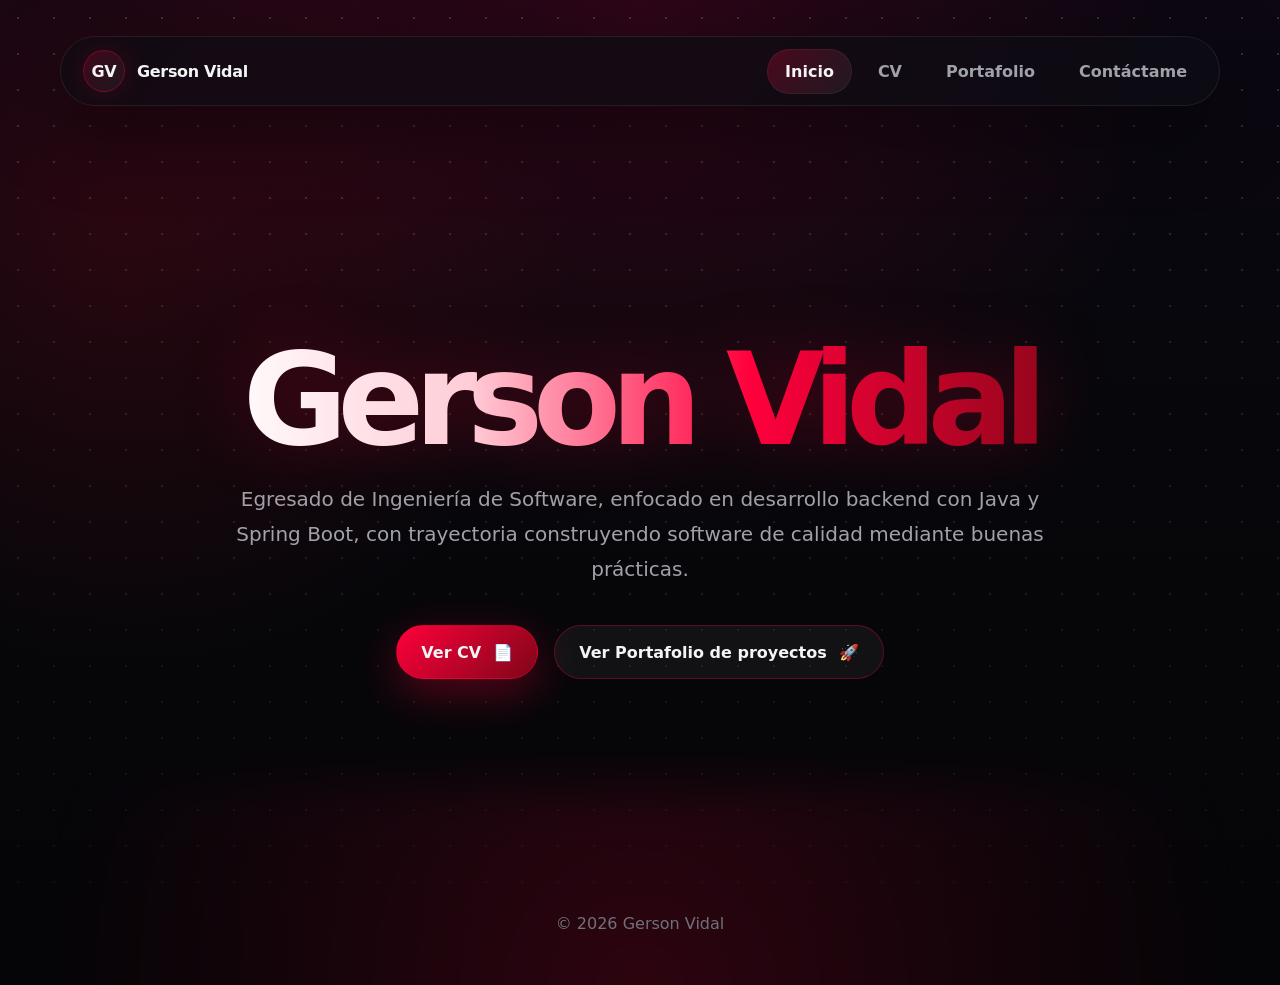
==== index.html @ f71b9a63 "fix incorrect email image link direction" ====
<!doctype html>
<html lang="es">
  <head>
    <meta charset="UTF-8" />
    <meta name="viewport" content="width=device-width, initial-scale=1.0" />
    <title>Gerson Vidal | Backend Portfolio</title>
    <link rel="stylesheet" href="./assets/styles.css" />
  </head>
  <body>
    <header class="site-header page-shell">
      <nav class="navbar" aria-label="Navegación principal">
        <a class="brand" href="./">
          <span class="brand-mark">GV</span>
          <span>Gerson Vidal</span>
        </a>
        <button
          class="menu-button"
          type="button"
          data-menu-button
          aria-expanded="false"
        >
          ☰ Menú
        </button>
        <div class="nav-links" data-nav>
          <a class="nav-link is-active" href="./">Inicio</a>
          <a class="nav-link" href="./cv/">CV</a>
          <a class="nav-link" href="./portfolio/">Portafolio</a>
          <button
            type="button"
            class="nav-link open-contact-modal"
            aria-haspopup="dialog"
            aria-controls="contact-modal"
          >
            Contáctame
          </button>
        </div>
      </nav>
    </header>

    <main class="page-shell">
      <section class="hero">
        <div class="hero-content" data-reveal>
          <h1 class="gradient-title">Gerson Vidal</h1>
          <p class="hero-description">
            Egresado de Ingeniería de Software, enfocado en desarrollo backend
            con Java y Spring Boot, con trayectoria construyendo software de
            calidad mediante buenas prácticas.
          </p>
          <div class="hero-actions">
            <a class="button primary" href="./cv/"
              >Ver CV <span aria-hidden="true">📄</span></a
            >
            <a class="button" href="./portfolio/"
              >Ver Portafolio de proyectos <span aria-hidden="true">🚀</span></a
            >
          </div>
        </div>
      </section>
    </main>

    <footer class="footer page-shell">
      <span>© <span data-year></span> Gerson Vidal</span>
    </footer>

    <dialog
      class="contact-modal"
      id="contact-modal"
      aria-labelledby="contact-modal-title"
      aria-describedby="contact-modal-description"
    >
      <div class="contact-modal-content">
        <h2 class="contact-modal-title" id="contact-modal-title">Contáctame</h2>

        <p class="contact-modal-description" id="contact-modal-description">
          Agradezco mucho tu interés. Puedes copiar mi correo electrónico y
          enviarme un mensaje. Responderé a la brevedad posible.
        </p>

        <div class="contact-modal-email">
          <img src="assets/email.png" alt="Correo electrónico de contacto" />
        </div>

        <p
          class="contact-modal-success"
          id="contact-copy-message"
          role="status"
          aria-live="polite"
        >
          ✓ ¡Correo copiado!
        </p>

        <div class="contact-modal-actions">
          <button type="button" class="button" id="close-contact-modal">
            Regresar
          </button>

          <button type="button" class="button primary" id="copy-contact-email">
            Copiar correo
          </button>
        </div>
      </div>
    </dialog>

    <script src="assets/app.js"></script>
  </body>
</html>
---- assets/styles.css ----
:root {
  --bg: #07070b;
  --bg-soft: #0d0d14;
  --surface: rgba(18, 18, 26, 0.78);
  --surface-strong: rgba(25, 25, 36, 0.92);
  --border: rgba(255, 255, 255, 0.08);
  --border-red: rgba(255, 0, 60, 0.32);
  --text: #f4f4f5;
  --muted: #a1a1aa;
  --muted-2: #71717a;
  --red: #ff003c;
  --red-soft: #ef233c;
  --red-dark: #7f0617;
  --red-glow: rgba(255, 0, 60, 0.32);
  --shadow: 0 24px 80px rgba(0, 0, 0, 0.45);
  --radius-xl: 34px;
  --radius-lg: 24px;
  --radius-md: 16px;
  --max-width: 1160px;
  font-family: Inter, ui-sans-serif, system-ui, -apple-system, BlinkMacSystemFont, "Segoe UI", sans-serif;
}

* {
  box-sizing: border-box;
}

html {
  scroll-behavior: smooth;
}

body {
  min-height: 100vh;
  margin: 0;
  color: var(--text);
  background:
    radial-gradient(circle at 50% 0%, rgba(255, 0, 60, 0.14), transparent 34rem),
    radial-gradient(circle at 10% 22%, rgba(127, 6, 23, 0.28), transparent 28rem),
    linear-gradient(180deg, #0c0712 0%, var(--bg) 42%, #050507 100%);
  overflow-x: hidden;
}

body::before {
  content: "";
  position: fixed;
  inset: 0;
  z-index: -2;
  background-image: radial-gradient(rgba(255,255,255,0.18) 1px, transparent 1px);
  background-size: 36px 36px;
  mask-image: linear-gradient(to bottom, rgba(0,0,0,0.9), rgba(0,0,0,0.22));
}

body::after {
  content: "";
  position: fixed;
  inset: auto -20% -32% -20%;
  height: 45vh;
  z-index: -1;
  background: radial-gradient(circle, rgba(255,0,60,0.16), transparent 65%);
  filter: blur(24px);
}

a {
  color: inherit;
  text-decoration: none;
}

p {
  color: var(--muted);
  line-height: 1.75;
}

img {
  max-width: 100%;
  display: block;
}

.page-shell {
  width: min(var(--max-width), calc(100% - 32px));
  margin: 0 auto;
}

.site-header {
  position: sticky;
  top: 18px;
  z-index: 10;
  padding: 18px 0 0;
}

.navbar {
  display: flex;
  align-items: center;
  justify-content: space-between;
  gap: 20px;
  min-height: 70px;
  padding: 10px 14px 10px 22px;
  border: 1px solid var(--border);
  border-radius: 999px;
  background: rgba(13, 13, 20, 0.72);
  backdrop-filter: blur(18px);
  box-shadow: var(--shadow);
}

.brand {
  display: inline-flex;
  align-items: center;
  gap: 12px;
  font-weight: 800;
  letter-spacing: -0.02em;
}

.brand-mark {
  display: grid;
  place-items: center;
  width: 42px;
  height: 42px;
  border-radius: 999px;
  color: var(--text);
  background: linear-gradient(135deg, rgba(255,0,60,0.2), rgba(255,255,255,0.05));
  border: 1px solid var(--border-red);
  box-shadow: 0 0 32px rgba(255,0,60,0.16);
}

.nav-links {
  display: flex;
  align-items: center;
  gap: 8px;
}

.nav-link {
  padding: 13px 18px;
  border-radius: 999px;
  color: var(--muted);
  font-weight: 700;
  transition: 180ms ease;
}

.nav-link:hover,
.nav-link.is-active {
  color: var(--text);
  background: rgba(255, 255, 255, 0.06);
  box-shadow: inset 0 0 0 1px rgba(255,255,255,0.05);
}

.nav-link.is-active {
  background: linear-gradient(135deg, rgba(255,0,60,0.24), rgba(255,255,255,0.06));
}

.menu-button {
  display: none;
  border: 0;
  border-radius: 999px;
  padding: 12px 16px;
  color: var(--text);
  background: rgba(255,255,255,0.06);
  cursor: pointer;
}

.hero {
  display: grid;
  place-items: center;
  min-height: calc(100vh - 112px);
  padding: 84px 0 58px;
  text-align: center;
}

.hero-content {
  max-width: 920px;
}

.eyebrow {
  display: inline-flex;
  align-items: center;
  gap: 10px;
  padding: 10px 15px;
  border: 1px solid var(--border-red);
  border-radius: 999px;
  color: #ffd7df;
  background: rgba(255,0,60,0.08);
  font-size: 0.92rem;
  font-weight: 750;
}

.gradient-title {
  margin: 28px 0 22px;
  font-size: clamp(3.4rem, 10vw, 8.6rem);
  line-height: 0.95;
  letter-spacing: -0.08em;
  background: linear-gradient(90deg, #ffffff 0%, #ffccd7 30%, #ff003c 63%, #8f061a 100%);
  -webkit-background-clip: text;
  -webkit-text-fill-color: transparent;
  filter: drop-shadow(0 0 34px rgba(255, 0, 60, 0.24));
}

.hero-description {
  max-width: 850px;
  margin: 0 auto;
  font-size: clamp(1rem, 2vw, 1.25rem);
}

.hero-actions {
  display: flex;
  justify-content: center;
  gap: 16px;
  flex-wrap: wrap;
  margin-top: 38px;
}

.button {
  display: inline-flex;
  align-items: center;
  justify-content: center;
  gap: 12px;
  min-height: 54px;
  padding: 0 24px;
  border-radius: 999px;
  border: 1px solid var(--border-red);
  font: inherit;
  font-weight: 800;
  color: var(--text);
  background: rgba(255,255,255,0.05);
  transition: transform 180ms ease, box-shadow 180ms ease, background 180ms ease;
}

button.button {
  cursor: pointer;
}

.button.primary {
  background: linear-gradient(135deg, var(--red), var(--red-dark));
  box-shadow: 0 14px 44px var(--red-glow);
}

.button:hover {
  transform: translateY(-3px);
  box-shadow: 0 18px 48px rgba(255,0,60,0.24);
}

.section {
  padding: 76px 0;
}

.section-title-row {
  display: flex;
  align-items: end;
  justify-content: space-between;
  gap: 24px;
  margin-bottom: 30px;
}

.section-kicker {
  color: var(--red-soft);
  font-family: "Courier New", monospace;
  font-weight: 800;
  letter-spacing: 0.18em;
  text-transform: uppercase;
}

.section-title {
  margin: 8px 0 0;
  font-size: clamp(2.2rem, 5vw, 4.4rem);
  line-height: 1;
  letter-spacing: -0.06em;
}

.portfolio-hint {
  margin: 12px 0 0;
  color: var(--muted);
}

.cv-card {
  display: grid;
  grid-template-columns: 1.5fr 0.9fr;
  gap: 28px;
  padding: clamp(22px, 4vw, 42px);
  border: 1px solid var(--border);
  border-radius: var(--radius-xl);
  background: linear-gradient(135deg, rgba(18,18,26,0.9), rgba(10,10,14,0.8));
  box-shadow: var(--shadow);
  overflow: hidden;
  position: relative;
}

.cv-card::before,
.project-card::before {
  content: "";
  position: absolute;
  inset: 0;
  pointer-events: none;
  background: linear-gradient(120deg, rgba(255,0,60,0.18), transparent 28%, transparent 70%, rgba(255,255,255,0.04));
  opacity: 0.55;
}

.cv-main,
.cv-sidebar,
.project-card > * {
  position: relative;
}

.cv-header {
  display: grid;
  grid-template-columns: 140px 1fr;
  gap: 22px;
  align-items: center;
  margin-bottom: 34px;
}

.profile-photo {
  width: 140px;
  height: 140px;
  border-radius: 999px;
  object-fit: cover;
  border: 2px solid var(--red);
  box-shadow: 0 0 48px rgba(255,0,60,0.32);
}

.cv-name {
  margin: 0;
  font-size: clamp(2rem, 4vw, 3.7rem);
  line-height: 0.95;
  letter-spacing: -0.06em;
}

.cv-role {
  margin: 10px 0 0;
  color: var(--muted);
  font-weight: 700;
}

.contact-grid {
  display: grid;
  grid-template-columns: repeat(2, minmax(0, 1fr));
  gap: 10px;
  margin-top: 18px;
}

.contact-item,
.skill-chip,
.repo-chip {
  display: inline-flex;
  align-items: center;
  gap: 8px;
  min-width: 0;
  padding: 9px 12px;
  border: 1px solid var(--border);
  border-radius: 999px;
  background: rgba(255,255,255,0.04);
  color: var(--muted);
  font-size: 0.9rem;
  font-weight: 700;
}

.contact-item span {
  overflow: hidden;
  text-overflow: ellipsis;
  white-space: nowrap;
}

.cv-section {
  margin-top: 30px;
}

.cv-section h2,
.sidebar-panel h2 {
  display: flex;
  align-items: center;
  gap: 12px;
  margin: 0 0 16px;
  font-size: 1rem;
  letter-spacing: 0.16em;
  text-transform: uppercase;
}

.cv-section h2::before,
.sidebar-panel h2::before {
  content: "";
  width: 9px;
  height: 24px;
  border-radius: 999px;
  background: linear-gradient(180deg, var(--red), var(--red-dark));
  box-shadow: 0 0 22px var(--red-glow);
}

.timeline-item {
  padding: 20px 0 24px;
  border-bottom: 1px solid var(--border);
}

.timeline-item:last-child {
  border-bottom: 0;
}

.item-meta {
  display: flex;
  justify-content: space-between;
  gap: 16px;
  margin-bottom: 8px;
  color: var(--red-soft);
  font-family: "Courier New", monospace;
  font-size: 0.85rem;
  font-weight: 800;
}

.item-title {
  margin: 0;
  font-size: 1.22rem;
}

.item-subtitle {
  margin: 5px 0 10px;
  color: var(--muted);
  font-weight: 700;
}

.bullet-list {
  margin: 12px 0 0;
  padding-left: 20px;
  color: var(--muted);
}

.bullet-list li {
  margin: 8px 0;
  line-height: 1.6;
}

.cv-sidebar {
  display: flex;
  flex-direction: column;
  gap: 18px;
}

.sidebar-panel {
  padding: 22px;
  border: 1px solid var(--border);
  border-radius: var(--radius-lg);
  background: rgba(255,255,255,0.035);
}

.skills-wrap {
  display: flex;
  flex-wrap: wrap;
  gap: 9px;
}

.skills-group + .skills-group {
  margin-top: 20px;
}

.skills-group-title {
  margin: 0 0 10px;
  font-weight: 700;
}

.skill-chip {
  border-color: rgba(255,0,60,0.22);
}

.language-row,
.education-row {
  display: flex;
  justify-content: space-between;
  gap: 14px;
  padding: 12px 0;
  border-bottom: 1px solid var(--border);
  color: var(--muted);
}

.language-row:last-child,
.education-row:last-child {
  border-bottom: 0;
}

.language-row strong,
.education-row strong {
  color: var(--text);
}

.project-grid {
  display: grid;
  grid-template-columns: repeat(2, minmax(0, 1fr));
  gap: 34px;
}

.project-card {
  position: relative;
  min-height: 520px;
  padding: 30px;
  border-radius: var(--radius-xl);
  border: 1px solid var(--border);
  background: var(--surface);
  overflow: hidden;
  box-shadow: var(--shadow);
  cursor: pointer;
  transition: transform 220ms ease, border-color 220ms ease, box-shadow 220ms ease;
}

.project-card:hover {
  transform: translateY(-8px);
  border-color: var(--border-red);
  box-shadow: 0 28px 90px rgba(255,0,60,0.16);
}

.project-topline {
  display: flex;
  justify-content: space-between;
  gap: 14px;
  color: var(--muted);
  font-family: "Courier New", monospace;
  letter-spacing: 0.16em;
  text-transform: uppercase;
  font-weight: 800;
  font-size: 0.88rem;
}

.project-title {
  margin: 18px 0 12px;
  font-size: clamp(2rem, 4vw, 3.3rem);
  line-height: 0.95;
  letter-spacing: -0.06em;
}

.project-visual {
  position: relative;
  display: grid;
  place-items: center;
  width: 100%;
  height: auto;
  min-height: 0;
  padding: 0;
  aspect-ratio: 2.19 / 1;
  margin: 28px 0 20px;
  border-radius: 28px;
  background:
    radial-gradient(circle at 70% 22%, rgba(255,255,255,0.28), transparent 18%),
    linear-gradient(135deg, var(--visual-a), var(--visual-b));
  overflow: hidden;
  box-shadow: inset 0 0 0 1px rgba(255,255,255,0.12);
}

.project-image {
  display: block;
  width: 100%;
  height: 100%;
  object-fit: fill;
  object-position: center;
  border-radius: inherit;
}

.visual-icon {
  font-size: 6rem;
  filter: drop-shadow(0 12px 26px rgba(0,0,0,0.38));
}

.tech-list {
  display: flex;
  flex-wrap: wrap;
  gap: 9px;
}

.repo-overlay {
  position: absolute;
  inset: 0;
  display: flex;
  flex-direction: column;
  justify-content: center;
  padding: 34px;

  opacity: 0;
  visibility: hidden;
  pointer-events: none;

  transform: translateY(18px);

  background: rgba(7,7,11,0.93);
  backdrop-filter: blur(14px);

  transition:
    opacity 220ms ease,
    transform 220ms ease,
    visibility 0s linear 220ms;
}

.project-card.is-repo-open .repo-overlay {
  opacity: 1;
  visibility: visible;
  pointer-events: auto;

  transform: translateY(0);

  transition-delay: 0s;
}

.repo-overlay h3 {
  margin: 0 0 18px;
  font-size: 2.1rem;
}

.repo-list {
  margin: 0;
  padding-left: 22px;
}

.repo-list li {
  margin: 14px 0;
  color: var(--muted);
  font-size: 1.05rem;
}

.repo-list a {
  color: var(--text);
  font-weight: 900;
  border-bottom: 1px solid var(--red);
}

.footer {
  padding: 38px 0 52px;
  color: var(--muted-2);
  text-align: center;
}

[data-reveal] {
  opacity: 0;
  transform: translateY(24px);
  transition: opacity 520ms ease, transform 520ms ease;
}

[data-reveal].is-visible {
  opacity: 1;
  transform: translateY(0);
}

@media (max-width: 920px) {
  .cv-card,
  .project-grid {
    grid-template-columns: 1fr;
  }

  .project-card {
    min-height: 480px;
  }

  .section-title-row {
    align-items: start;
    flex-direction: column;
  }
}

@media (max-width: 720px) {
  .site-header {
    top: 10px;
  }

  .navbar {
    border-radius: 28px;
    align-items: flex-start;
    flex-wrap: wrap;
  }

  .menu-button {
    display: inline-flex;
  }

  .nav-links {
    display: none;
    width: 100%;
    flex-direction: column;
    align-items: stretch;
    padding: 8px 0 4px;
  }

  .nav-links.is-open {
    display: flex;
  }

  .nav-link {
    text-align: center;
  }

  .hero {
    min-height: auto;
    padding-top: 88px;
  }

  .hero-actions,
  .contact-grid {
    grid-template-columns: 1fr;
    flex-direction: column;
  }

  .button {
    width: 100%;
  }

  .cv-header {
    grid-template-columns: 1fr;
    justify-items: center;
    text-align: center;
  }

  .contact-grid {
    display: grid;
  }

  .item-meta {
    flex-direction: column;
    gap: 4px;
  }

  .project-card {
    padding: 22px;
    min-height: 520px;
  }

  .project-topline {
    flex-direction: column;
    gap: 4px;
  }

  .repo-overlay {
    padding: 24px;
  }
}

button.nav-link {
  appearance: none;
  border: none;
  background: transparent;
  font: inherit;
  font-weight: bold;
  cursor: pointer;
}

button.contact-item {
  appearance: none;
  font-family: inherit;
  cursor: pointer;
  text-align: left;
}

@media (max-width: 430px) {
  .page-shell {
    width: min(100% - 22px, var(--max-width));
  }

  .gradient-title {
    font-size: 3.1rem;
  }

  .cv-card {
    padding: 18px;
    border-radius: 24px;
  }

  .sidebar-panel {
    padding: 18px;
  }

  .project-visual {
    min-height: 190px;
  }
}

.cta-group {
  display: flex;
  flex-direction: column;
  align-items: center;
  gap: 16px;
  margin-top: 38px;
}

.cta-group .button {
  width: 210px;
}

.contact-modal {
  width: min(620px, calc(100% - 32px));
  padding: 0;

  border: 1px solid var(--border-red);
  border-radius: 28px;

  color: var(--text);

  background:
    radial-gradient(
      circle at 100% 100%,
      rgba(255, 0, 60, 0.22),
      transparent 42%
    ),
    radial-gradient(
      circle at 0% 0%,
      rgba(127, 6, 23, 0.2),
      transparent 40%
    ),
    rgba(13, 13, 20, 0.82);

  backdrop-filter: blur(22px);
  -webkit-backdrop-filter: blur(22px);

  box-shadow:
    0 30px 90px rgba(0, 0, 0, 0.65),
    0 0 60px rgba(255, 0, 60, 0.12);

  overflow: hidden;
}

.contact-modal::backdrop {
  background: rgba(0, 0, 0, 0.7);

  backdrop-filter: blur(7px);
  -webkit-backdrop-filter: blur(7px);
}

.contact-modal-content {
  position: relative;
  padding: 40px;
}

.contact-modal-content::before {
  content: "";

  position: absolute;
  right: -100px;
  bottom: -130px;

  width: 280px;
  height: 280px;

  border-radius: 50%;

  background: var(--red);

  opacity: 0.01;
  filter: blur(80px);

  pointer-events: none;
}

.contact-modal-title {
  position: relative;

  margin: 0 0 16px;

  text-align: center;

  font-size: clamp(1.7rem, 4vw, 2.3rem);
  line-height: 1.1;
  letter-spacing: -0.04em;
}

.contact-modal-description {
  position: relative;

  max-width: 520px;

  margin: 0 auto 28px;

  text-align: center;

  color: var(--muted);

  font-size: 1.05rem;

  line-height: 1.7;
}

.contact-modal-email {
  position: relative;

  display: flex;
  align-items: center;
  justify-content: center;

  height: 86px;

  padding: 8px 16px;
  margin-bottom: 16px;

  border: 1px solid var(--border);
  border-radius: 18px;

  background: rgba(255, 255, 255, 0.04);

  box-shadow:
    inset 0 1px 0 rgba(255, 255, 255, 0.04);
}

.contact-modal-email img {
  width: 100%;
  max-width: 360px;
  height: 100%;

  object-fit: cover;
  object-position: center 42%;
}

.contact-modal-success {
  position: relative;

  min-height: 26px;

  margin: 0 0 18px;

  text-align: center;

  color: #22c55e;

  font-weight: 800;

  opacity: 0;
  transform: translateY(5px);

  transition:
    opacity 180ms ease,
    transform 180ms ease;
}

.contact-modal-success.is-visible {
  opacity: 1;
  transform: translateY(0);
}

.contact-modal-actions {
  position: relative;

  display: flex;
  justify-content: flex-end;
  align-items: center;

  gap: 12px;
}

.contact-modal[open] {
  animation: contact-modal-open 220ms ease;
}

.contact-modal-actions .button {
  cursor: pointer;
}

@keyframes contact-modal-open {
  from {
    opacity: 0;
    transform: translateY(18px) scale(0.97);
  }

  to {
    opacity: 1;
    transform: translateY(0) scale(1);
  }
}

@media (max-width: 600px) {

  .contact-modal-content {
    padding: 30px 22px;
  }

  .contact-modal-actions {
    flex-direction: column-reverse;
  }

  .contact-modal-actions .button {
    width: 100%;
  }
}
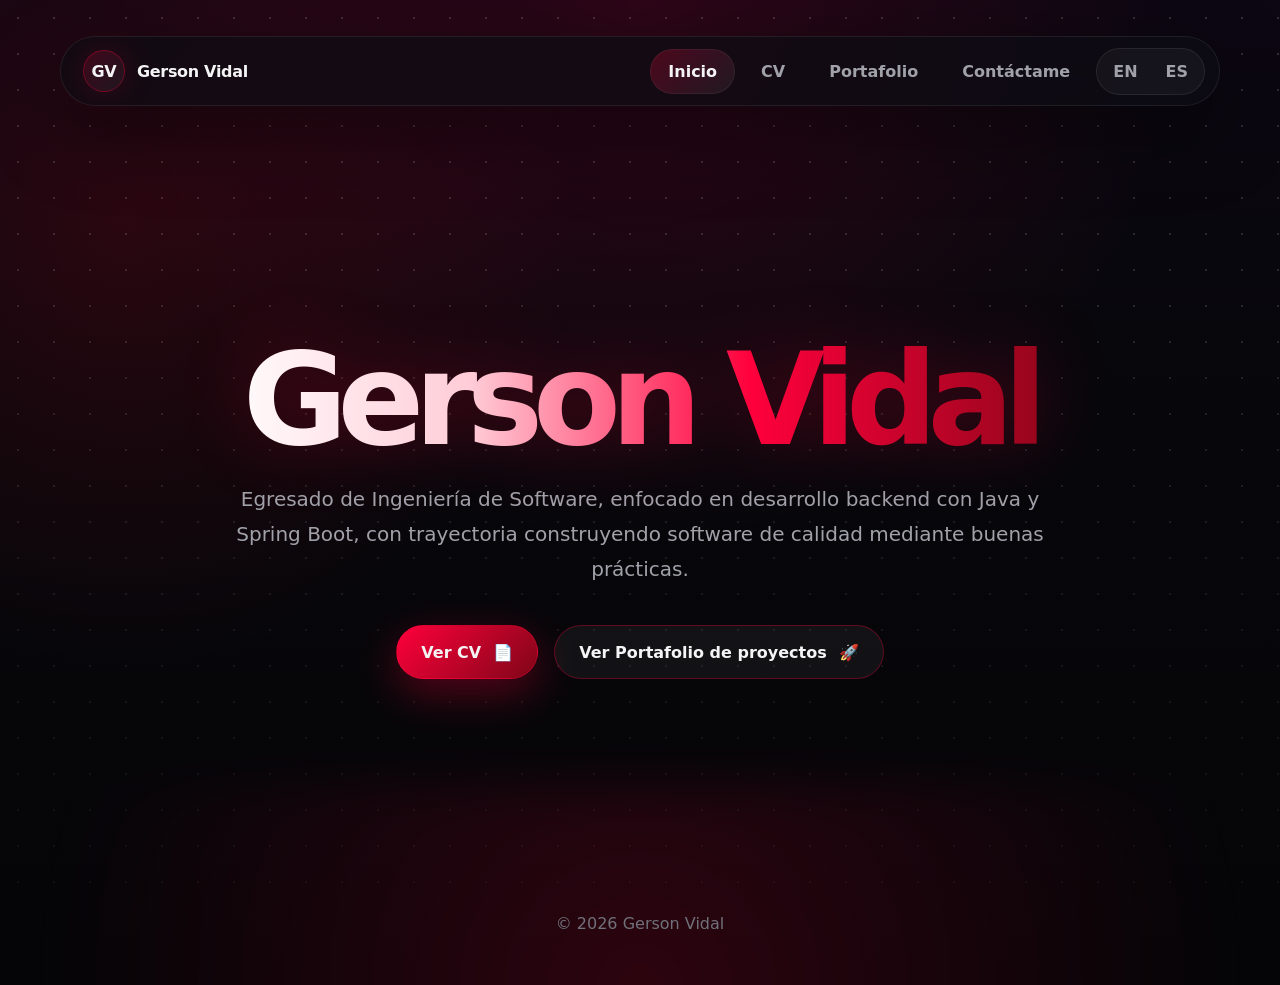
==== commit d60d0689: "add language switcher to nav and its styles" ====
--- a/index.html
+++ b/index.html
@@ -1,9 +1,9 @@
 <!doctype html>
-<html lang="es">
+<html lang="en">
   <head>
     <meta charset="UTF-8" />
     <meta name="viewport" content="width=device-width, initial-scale=1.0" />
-    <title>Gerson Vidal | Backend Portfolio</title>
+    <title>Gerson Vidal</title>
     <link rel="stylesheet" href="./assets/styles.css" />
   </head>
   <body>
@@ -33,6 +33,25 @@
           >
             Contáctame
           </button>
+          <div class="language-switcher" aria-label="Language selector">
+            <button
+              type="button"
+              class="language-button"
+              data-language="en"
+              aria-pressed="true"
+            >
+              EN
+            </button>
+
+            <button
+              type="button"
+              class="language-button"
+              data-language="es"
+              aria-pressed="false"
+            >
+              ES
+            </button>
+          </div>
         </div>
       </nav>
     </header>
@@ -77,7 +96,10 @@
         </p>
 
         <div class="contact-modal-email">
-          <img src="assets/email.png" alt="Correo electrónico de contacto" />
+          <img
+            src="assets/images/email.png"
+            alt="Correo electrónico de contacto"
+          />
         </div>
 
         <p
--- a/assets/styles.css
+++ b/assets/styles.css
@@ -493,6 +493,26 @@
   transition: transform 220ms ease, border-color 220ms ease, box-shadow 220ms ease;
 }
 
+.project-development-status {
+  position: absolute;
+  right: 30px;
+  bottom: 16px;
+
+  color: var(--muted);
+
+  font-family: "Courier New", monospace;
+  font-size: 0.72rem;
+  font-weight: 800;
+  letter-spacing: 0.14em;
+  text-transform: uppercase;
+
+  white-space: nowrap;
+}
+
+.project-card[data-in-development] {
+  padding-bottom: 48px;
+}
+
 .project-card:hover {
   transform: translateY(-8px);
   border-color: var(--border-red);
@@ -675,6 +695,10 @@
     text-align: center;
   }
 
+  .language-switcher {
+  justify-content: center;
+}
+
   .hero {
     min-height: auto;
     padding-top: 88px;
@@ -713,6 +737,15 @@
   .project-topline {
     flex-direction: column;
     gap: 4px;
+  }
+
+  .project-card[data-in-development] {
+    padding-bottom: 40px;
+  }
+
+  .project-development-status {
+    right: 22px;
+    bottom: 8px;
   }
 
   .repo-overlay {
@@ -748,6 +781,11 @@
   .cv-card {
     padding: 18px;
     border-radius: 24px;
+  }
+
+  .project-development-status {
+    right: 22px;
+    bottom: 14px;
   }
 
   .sidebar-panel {
@@ -962,4 +1000,42 @@
   .contact-modal-actions .button {
     width: 100%;
   }
+}
+
+.language-switcher {
+  display: inline-flex;
+  align-items: center;
+  gap: 4px;
+  padding: 4px;
+  border: 1px solid var(--border);
+  border-radius: 999px;
+  background: rgba(255, 255, 255, 0.04);
+}
+
+.language-button {
+  padding: 9px 12px;
+  border: 0;
+  border-radius: 999px;
+
+  color: var(--muted);
+  background: transparent;
+
+  font: inherit;
+  font-weight: 800;
+
+  cursor: pointer;
+  transition: 180ms ease;
+}
+
+.language-button:hover {
+  color: var(--text);
+}
+
+.language-button.is-active {
+  color: var(--text);
+  background: linear-gradient(
+    135deg,
+    rgba(255, 0, 60, 0.24),
+    rgba(255, 255, 255, 0.06)
+  );
 }
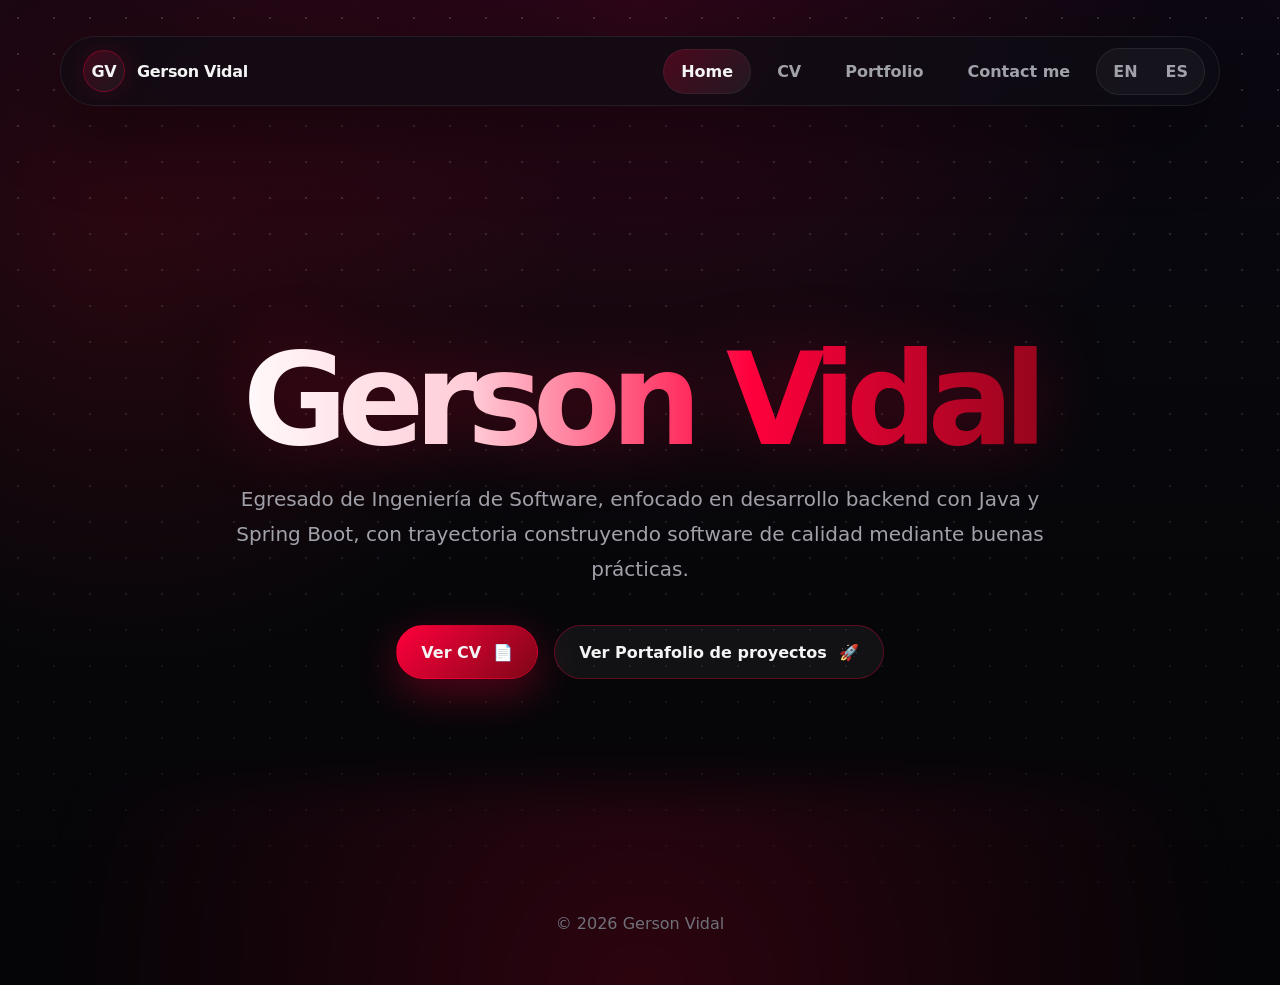
==== commit 901cf305: "add i18n for navigation bar (tags and locales)" ====
--- a/index.html
+++ b/index.html
@@ -8,7 +8,11 @@
   </head>
   <body>
     <header class="site-header page-shell">
-      <nav class="navbar" aria-label="Navegación principal">
+      <nav
+        class="navbar"
+        aria-label="Main navigation"
+        data-i18n-aria-label="nav.ariaLabel"
+      >
         <a class="brand" href="./">
           <span class="brand-mark">GV</span>
           <span>Gerson Vidal</span>
@@ -19,19 +23,23 @@
           data-menu-button
           aria-expanded="false"
         >
-          ☰ Menú
+          <span aria-hidden="true">☰</span>
+          <span data-i18n="nav.menu">Menu</span>
         </button>
         <div class="nav-links" data-nav>
-          <a class="nav-link is-active" href="./">Inicio</a>
+          <a class="nav-link is-active" href="./" data-i18n="nav.home">Home</a>
           <a class="nav-link" href="./cv/">CV</a>
-          <a class="nav-link" href="./portfolio/">Portafolio</a>
+          <a class="nav-link" href="./portfolio/" data-i18n="nav.portfolio"
+            >Portfolio</a
+          >
           <button
             type="button"
             class="nav-link open-contact-modal"
             aria-haspopup="dialog"
             aria-controls="contact-modal"
+            data-i18n="nav.contact"
           >
-            Contáctame
+            Contact me
           </button>
           <div class="language-switcher" aria-label="Language selector">
             <button
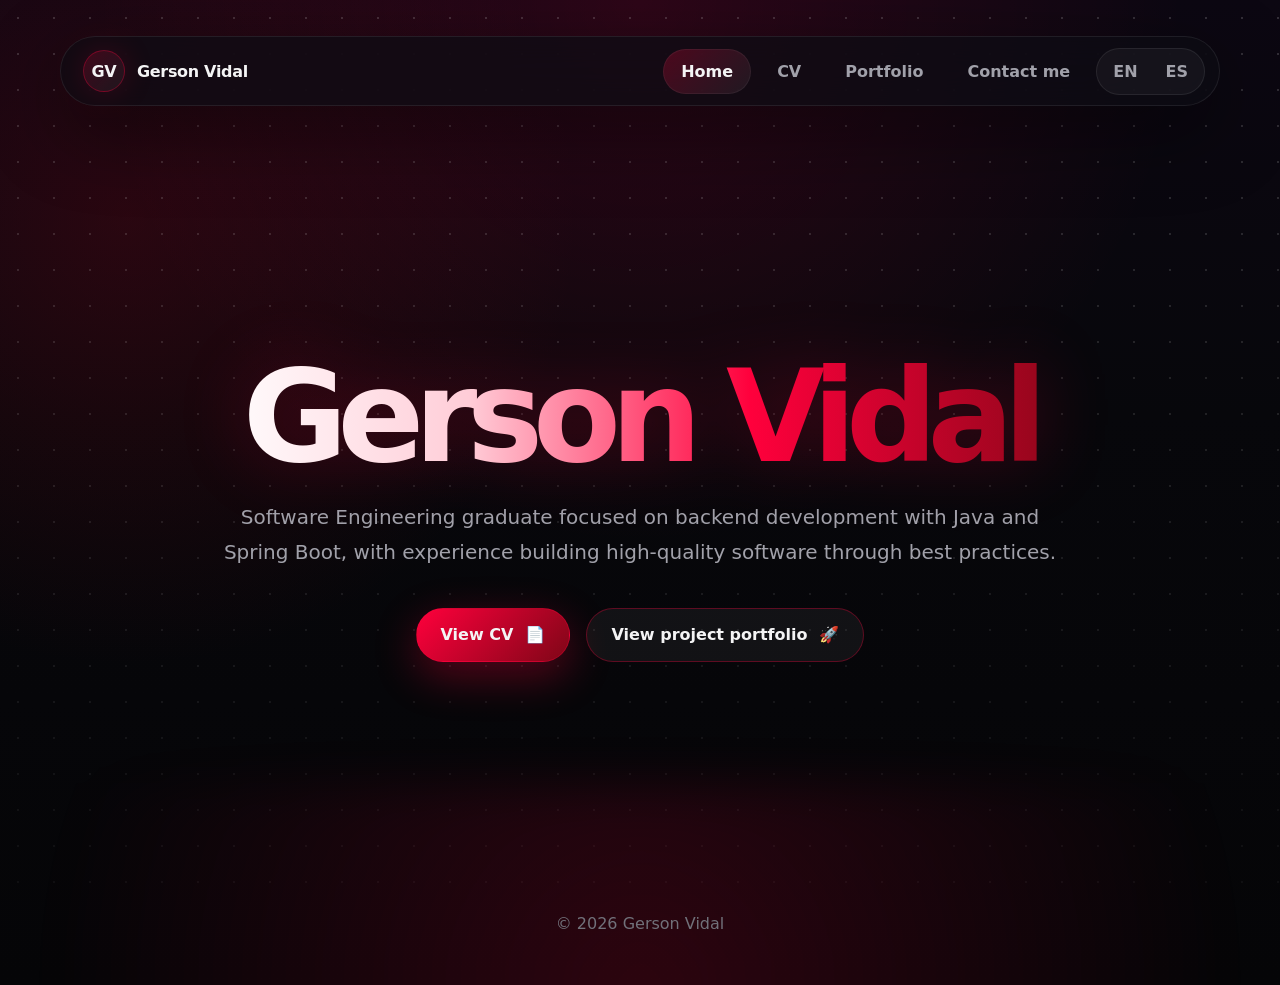
==== commit b2b7a940: "mark elements to translate, add translations" ====
--- a/index.html
+++ b/index.html
@@ -41,7 +41,11 @@
           >
             Contact me
           </button>
-          <div class="language-switcher" aria-label="Language selector">
+          <div
+            class="language-switcher"
+            aria-label="Language selector"
+            data-i18n-aria-label="language.selector"
+          >
             <button
               type="button"
               class="language-button"
@@ -68,18 +72,24 @@
       <section class="hero">
         <div class="hero-content" data-reveal>
           <h1 class="gradient-title">Gerson Vidal</h1>
-          <p class="hero-description">
-            Egresado de Ingeniería de Software, enfocado en desarrollo backend
-            con Java y Spring Boot, con trayectoria construyendo software de
-            calidad mediante buenas prácticas.
+          <p class="hero-description" data-i18n="home.description">
+            Software Engineering graduate focused on backend development with
+            Java and Spring Boot, with experience building high-quality software
+            through best practices.
           </p>
           <div class="hero-actions">
-            <a class="button primary" href="./cv/"
-              >Ver CV <span aria-hidden="true">📄</span></a
+            <a class="button primary" href="./cv/">
+              <span data-i18n="home.viewCv"> View CV </span>
+
+              <span aria-hidden="true">📄</span></a
             >
-            <a class="button" href="./portfolio/"
-              >Ver Portafolio de proyectos <span aria-hidden="true">🚀</span></a
-            >
+            <a class="button" href="./portfolio/">
+              <span data-i18n="home.viewPortfolio">
+                View project portfolio
+              </span>
+
+              <span aria-hidden="true">🚀</span>
+            </a>
           </div>
         </div>
       </section>
@@ -96,17 +106,28 @@
       aria-describedby="contact-modal-description"
     >
       <div class="contact-modal-content">
-        <h2 class="contact-modal-title" id="contact-modal-title">Contáctame</h2>
+        <h2
+          class="contact-modal-title"
+          id="contact-modal-title"
+          data-i18n="contact.title"
+        >
+          Contact me
+        </h2>
 
-        <p class="contact-modal-description" id="contact-modal-description">
-          Agradezco mucho tu interés. Puedes copiar mi correo electrónico y
-          enviarme un mensaje. Responderé a la brevedad posible.
+        <p
+          class="contact-modal-description"
+          id="contact-modal-description"
+          data-i18n="contact.description"
+        >
+          I greatly appreciate your interest. You can copy my email address and
+          send me a message. I will reply as soon as possible.
         </p>
 
         <div class="contact-modal-email">
           <img
             src="assets/images/email.png"
-            alt="Correo electrónico de contacto"
+            alt="Contact email address"
+            data-i18n-alt="contact.emailAlt"
           />
         </div>
 
@@ -116,16 +137,27 @@
           role="status"
           aria-live="polite"
         >
-          ✓ ¡Correo copiado!
+          <span aria-hidden="true">✓</span>
+          <span data-i18n="contact.copied">Email copied!</span>
         </p>
 
         <div class="contact-modal-actions">
-          <button type="button" class="button" id="close-contact-modal">
-            Regresar
+          <button
+            type="button"
+            class="button"
+            id="close-contact-modal"
+            data-i18n="contact.back"
+          >
+            Back
           </button>
 
-          <button type="button" class="button primary" id="copy-contact-email">
-            Copiar correo
+          <button
+            type="button"
+            class="button primary"
+            id="copy-contact-email"
+            data-i18n="contact.copy"
+          >
+            Copy email
           </button>
         </div>
       </div>
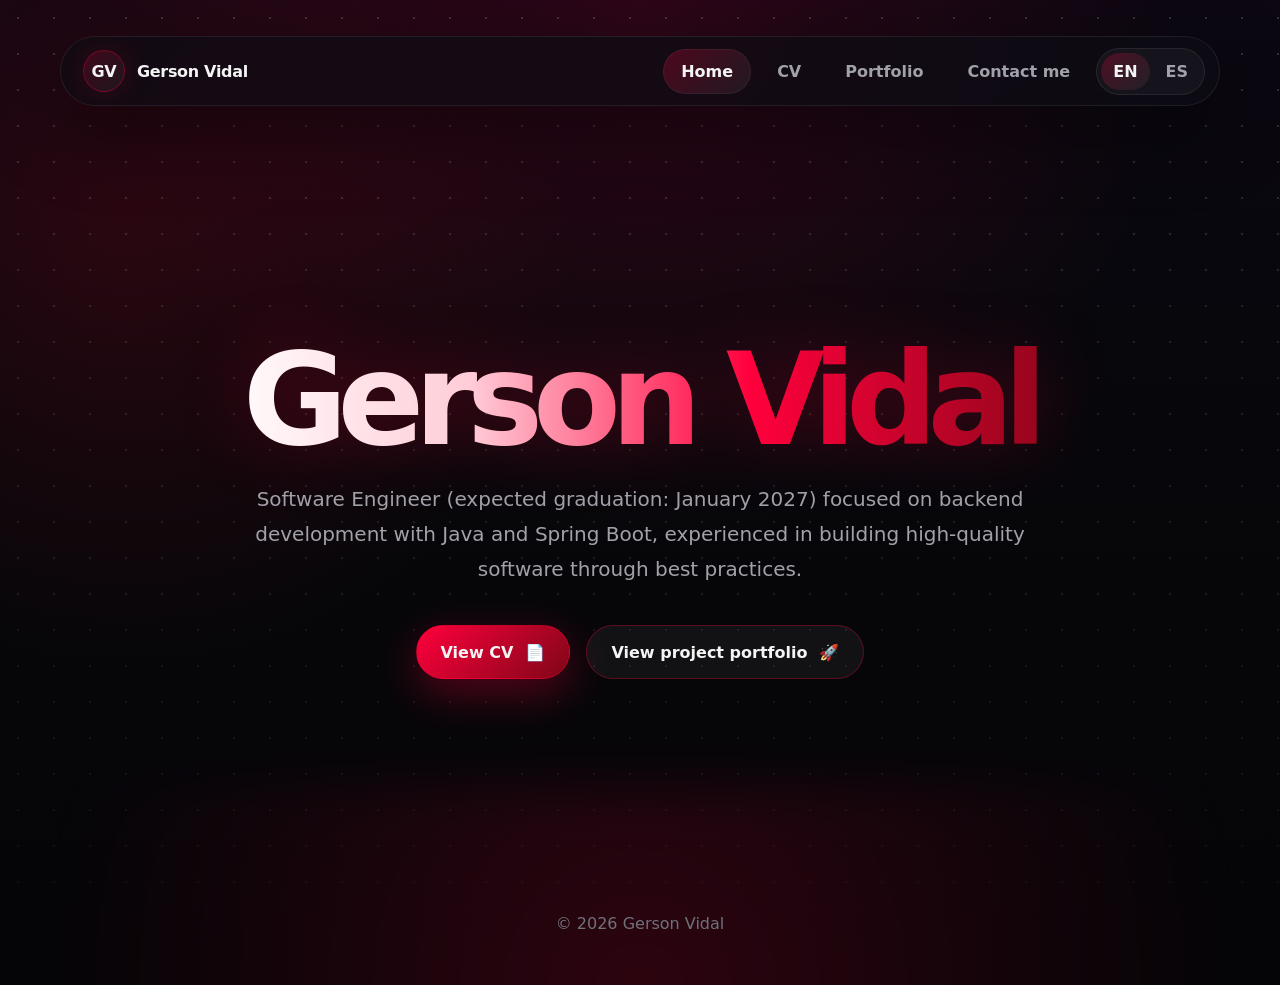
==== commit 78e897ec: "update hero description and its locales" ====
--- a/index.html
+++ b/index.html
@@ -73,9 +73,9 @@
         <div class="hero-content" data-reveal>
           <h1 class="gradient-title">Gerson Vidal</h1>
           <p class="hero-description" data-i18n="home.description">
-            Software Engineering graduate focused on backend development with
-            Java and Spring Boot, with experience building high-quality software
-            through best practices.
+            Software Engineer (expected graduation: January 2027) focused on
+            backend development with Java and Spring Boot, experienced in
+            building high-quality software through best practices.
           </p>
           <div class="hero-actions">
             <a class="button primary" href="./cv/">
--- a/assets/styles.css
+++ b/assets/styles.css
@@ -464,6 +464,10 @@
   color: var(--muted);
 }
 
+.education-row > span {
+  text-align: right;
+}
+
 .language-row:last-child,
 .education-row:last-child {
   border-bottom: 0;
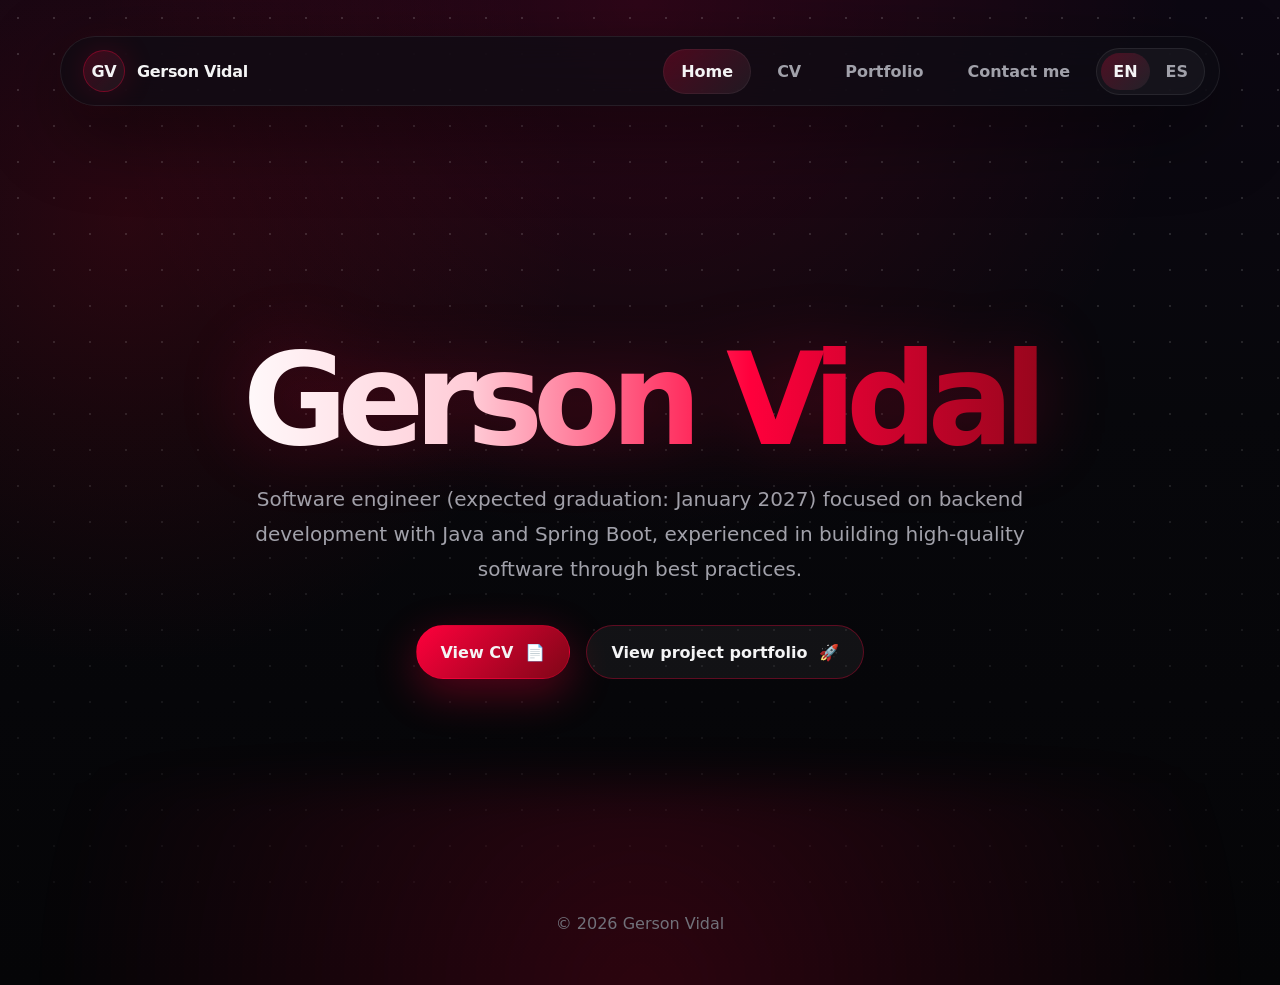
==== commit 39e323db: "fix orthography in hero description" ====
--- a/index.html
+++ b/index.html
@@ -73,7 +73,7 @@
         <div class="hero-content" data-reveal>
           <h1 class="gradient-title">Gerson Vidal</h1>
           <p class="hero-description" data-i18n="home.description">
-            Software Engineer (expected graduation: January 2027) focused on
+            Software engineer (expected graduation: January 2027) focused on
             backend development with Java and Spring Boot, experienced in
             building high-quality software through best practices.
           </p>
--- a/assets/styles.css
+++ b/assets/styles.css
@@ -465,6 +465,8 @@
 }
 
 .education-row > span {
+  flex: 0 1 250px;
+  min-width: 0;
   text-align: right;
 }
 
